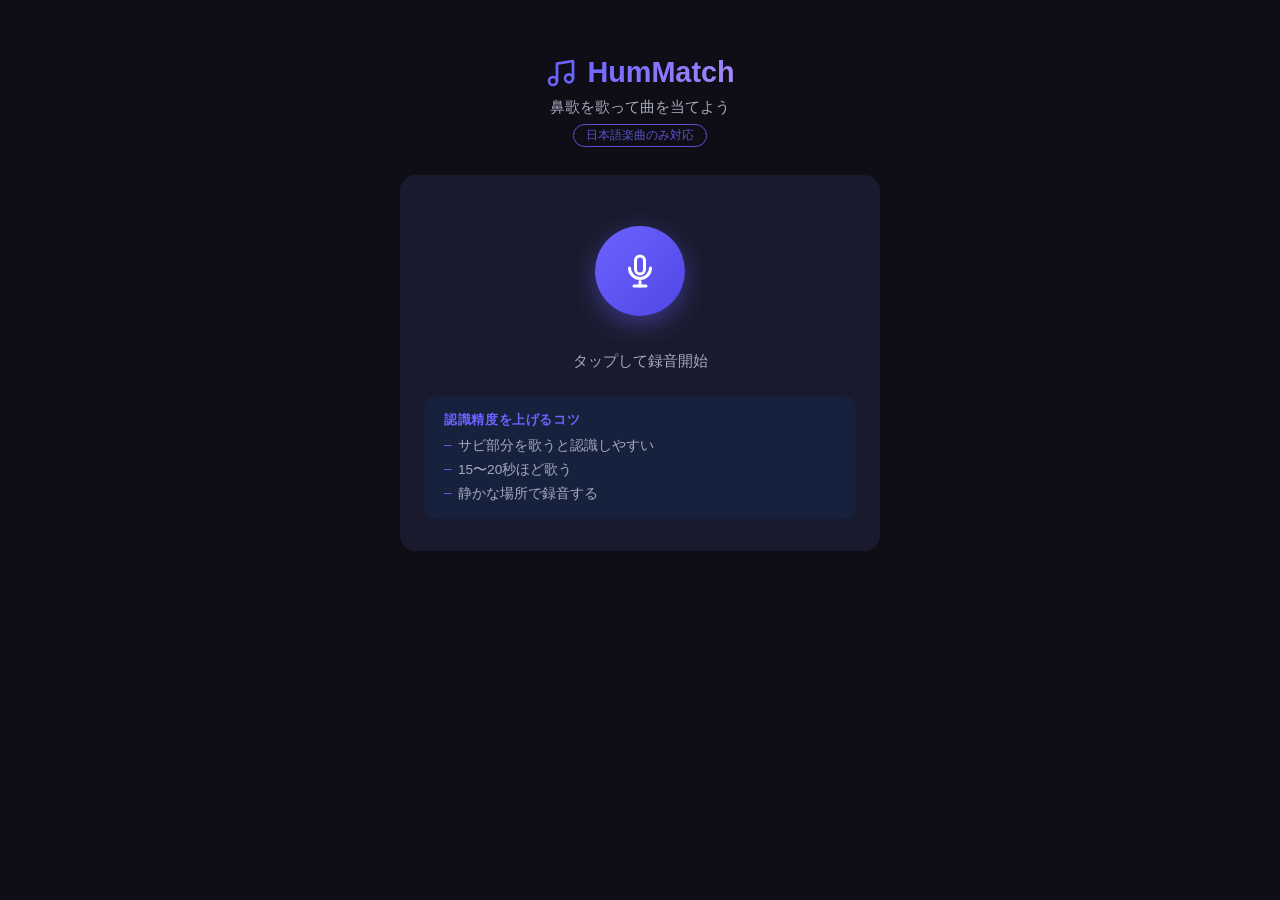
==== frontend/index.html @ 20a8ce47 "Initial commit: 鼻歌曲当てWebアプリの初期実装 - FastAPI + ACRCloud Humming Recognition によるバックエンド構築 - HTML/CSS/JS " ====
<!DOCTYPE html>
<html lang="ja">
<head>
  <meta charset="UTF-8">
  <meta name="viewport" content="width=device-width, initial-scale=1.0">
  <title>鼻歌で曲を当てよう</title>
  <link rel="stylesheet" href="style.css">
</head>
<body>
  <div class="app">

    <header class="header">
      <div class="logo">
        <svg class="logo-icon" viewBox="0 0 24 24" fill="none" xmlns="http://www.w3.org/2000/svg">
          <path d="M9 18V5l12-2v13" stroke="currentColor" stroke-width="2" stroke-linecap="round" stroke-linejoin="round"/>
          <circle cx="6" cy="18" r="3" stroke="currentColor" stroke-width="2"/>
          <circle cx="18" cy="16" r="3" stroke="currentColor" stroke-width="2"/>
        </svg>
        <span class="logo-text">HumMatch</span>
      </div>
      <p class="tagline">鼻歌を歌って曲を当てよう</p>
      <p class="notice">日本語楽曲のみ対応</p>
    </header>

    <main class="main">

      <!-- 待機・録音エリア -->
      <div id="recordArea" class="record-area">
        <div class="mic-wrapper">
          <div class="pulse-ring" id="pulseRing"></div>
          <button id="recordBtn" class="mic-btn" aria-label="録音開始">
            <svg id="micIcon" class="mic-icon" viewBox="0 0 24 24" fill="none" xmlns="http://www.w3.org/2000/svg">
              <rect x="9" y="2" width="6" height="12" rx="3" stroke="currentColor" stroke-width="2"/>
              <path d="M5 10a7 7 0 0 0 14 0" stroke="currentColor" stroke-width="2" stroke-linecap="round"/>
              <line x1="12" y1="19" x2="12" y2="22" stroke="currentColor" stroke-width="2" stroke-linecap="round"/>
              <line x1="8" y1="22" x2="16" y2="22" stroke="currentColor" stroke-width="2" stroke-linecap="round"/>
            </svg>
            <svg id="stopIcon" class="stop-icon hidden" viewBox="0 0 24 24" fill="currentColor" xmlns="http://www.w3.org/2000/svg">
              <rect x="6" y="6" width="12" height="12" rx="2"/>
            </svg>
          </button>
        </div>

        <p id="recordLabel" class="record-label">タップして録音開始</p>

        <div id="timerArea" class="timer-area hidden">
          <div class="timer-bar-bg">
            <div id="timerBar" class="timer-bar"></div>
          </div>
          <p id="timerText" class="timer-text">0 / 30秒</p>
        </div>

        <div class="tips">
          <p class="tips-title">認識精度を上げるコツ</p>
          <ul class="tips-list">
            <li>サビ部分を歌うと認識しやすい</li>
            <li>15〜20秒ほど歌う</li>
            <li>静かな場所で録音する</li>
          </ul>
        </div>
      </div>

      <!-- 認識中エリア -->
      <div id="loadingArea" class="loading-area hidden">
        <div class="wave-container">
          <div class="wave-bar"></div>
          <div class="wave-bar"></div>
          <div class="wave-bar"></div>
          <div class="wave-bar"></div>
          <div class="wave-bar"></div>
        </div>
        <p class="loading-text">曲を認識中...</p>
      </div>

      <!-- 結果エリア -->
      <div id="resultArea" class="result-area hidden">
        <p class="result-heading">認識結果</p>
        <ul id="resultList" class="result-list"></ul>
        <button id="retryBtn" class="retry-btn">もう一度試す</button>
      </div>

      <!-- エラーエリア -->
      <div id="errorArea" class="error-area hidden">
        <div class="error-icon">
          <svg viewBox="0 0 24 24" fill="none" xmlns="http://www.w3.org/2000/svg">
            <circle cx="12" cy="12" r="10" stroke="currentColor" stroke-width="2"/>
            <line x1="12" y1="8" x2="12" y2="12" stroke="currentColor" stroke-width="2" stroke-linecap="round"/>
            <circle cx="12" cy="16" r="1" fill="currentColor"/>
          </svg>
        </div>
        <p id="errorMsg" class="error-msg"></p>
        <button id="retryBtnError" class="retry-btn">もう一度試す</button>
      </div>

    </main>
  </div>

  <script src="app.js"></script>
</body>
</html>
---- frontend/style.css ----
*, *::before, *::after {
  box-sizing: border-box;
  margin: 0;
  padding: 0;
}

:root {
  --primary: #6c63ff;
  --primary-dark: #4f46e5;
  --danger: #ef4444;
  --bg: #0f0e17;
  --surface: #1a1a2e;
  --surface2: #16213e;
  --text: #fffffe;
  --text-muted: #a7a9be;
  --gold: #fbbf24;
  --silver: #94a3b8;
  --bronze: #b45309;
  --radius: 16px;
}

html {
  font-size: 16px;
}

body {
  font-family: 'Hiragino Sans', 'Meiryo', 'Yu Gothic', sans-serif;
  background: var(--bg);
  color: var(--text);
  min-height: 100vh;
  display: flex;
  justify-content: center;
  align-items: flex-start;
  padding: 24px 16px 48px;
}

.app {
  width: 100%;
  max-width: 480px;
}

/* ===== Header ===== */
.header {
  text-align: center;
  padding: 32px 0 28px;
}

.logo {
  display: flex;
  align-items: center;
  justify-content: center;
  gap: 10px;
  margin-bottom: 8px;
}

.logo-icon {
  width: 32px;
  height: 32px;
  color: var(--primary);
}

.logo-text {
  font-size: 1.8rem;
  font-weight: 800;
  background: linear-gradient(135deg, var(--primary), #a78bfa);
  -webkit-background-clip: text;
  -webkit-text-fill-color: transparent;
  background-clip: text;
}

.tagline {
  font-size: 0.95rem;
  color: var(--text-muted);
  margin-bottom: 6px;
}

.notice {
  display: inline-block;
  font-size: 0.75rem;
  color: var(--primary);
  border: 1px solid var(--primary);
  border-radius: 99px;
  padding: 2px 12px;
  opacity: 0.8;
}

/* ===== Main ===== */
.main {
  background: var(--surface);
  border-radius: var(--radius);
  padding: 36px 24px 32px;
}

/* ===== Mic Button ===== */
.record-area {
  display: flex;
  flex-direction: column;
  align-items: center;
}

.mic-wrapper {
  position: relative;
  width: 120px;
  height: 120px;
  display: flex;
  align-items: center;
  justify-content: center;
  margin-bottom: 20px;
}

.pulse-ring {
  position: absolute;
  inset: 0;
  border-radius: 50%;
  border: 3px solid var(--primary);
  opacity: 0;
  transform: scale(1);
}

.pulse-ring.active {
  animation: pulse 1.5s ease-out infinite;
}

@keyframes pulse {
  0%   { transform: scale(1);    opacity: 0.7; }
  100% { transform: scale(1.6);  opacity: 0; }
}

.mic-btn {
  width: 90px;
  height: 90px;
  border-radius: 50%;
  border: none;
  background: linear-gradient(135deg, var(--primary), var(--primary-dark));
  color: #fff;
  cursor: pointer;
  display: flex;
  align-items: center;
  justify-content: center;
  box-shadow: 0 8px 24px rgba(108, 99, 255, 0.4);
  transition: transform 0.15s, box-shadow 0.15s;
  position: relative;
  z-index: 1;
}

.mic-btn:hover {
  transform: scale(1.06);
  box-shadow: 0 12px 32px rgba(108, 99, 255, 0.5);
}

.mic-btn:active {
  transform: scale(0.96);
}

.mic-btn.recording {
  background: linear-gradient(135deg, var(--danger), #dc2626);
  box-shadow: 0 8px 24px rgba(239, 68, 68, 0.4);
}

.mic-icon, .stop-icon {
  width: 36px;
  height: 36px;
}

.record-label {
  font-size: 0.95rem;
  color: var(--text-muted);
  margin-bottom: 24px;
}

/* ===== Timer ===== */
.timer-area {
  width: 100%;
  margin-bottom: 28px;
}

.timer-bar-bg {
  width: 100%;
  height: 6px;
  background: var(--surface2);
  border-radius: 99px;
  overflow: hidden;
  margin-bottom: 8px;
}

.timer-bar {
  height: 100%;
  width: 0%;
  background: linear-gradient(90deg, var(--primary), #a78bfa);
  border-radius: 99px;
  transition: width 1s linear;
}

.timer-text {
  font-size: 0.85rem;
  color: var(--text-muted);
  text-align: center;
}

/* ===== Tips ===== */
.tips {
  width: 100%;
  background: var(--surface2);
  border-radius: 12px;
  padding: 16px 20px;
}

.tips-title {
  font-size: 0.8rem;
  font-weight: bold;
  color: var(--primary);
  margin-bottom: 8px;
  text-transform: uppercase;
  letter-spacing: 0.05em;
}

.tips-list {
  list-style: none;
  display: flex;
  flex-direction: column;
  gap: 6px;
}

.tips-list li {
  font-size: 0.85rem;
  color: var(--text-muted);
  padding-left: 14px;
  position: relative;
}

.tips-list li::before {
  content: '–';
  position: absolute;
  left: 0;
  color: var(--primary);
}

/* ===== Loading ===== */
.loading-area {
  display: flex;
  flex-direction: column;
  align-items: center;
  padding: 40px 0;
  gap: 24px;
}

.wave-container {
  display: flex;
  align-items: flex-end;
  gap: 6px;
  height: 48px;
}

.wave-bar {
  width: 8px;
  border-radius: 99px;
  background: linear-gradient(180deg, var(--primary), #a78bfa);
  animation: wave 1s ease-in-out infinite;
}

.wave-bar:nth-child(1) { height: 16px; animation-delay: 0s; }
.wave-bar:nth-child(2) { height: 32px; animation-delay: 0.15s; }
.wave-bar:nth-child(3) { height: 48px; animation-delay: 0.3s; }
.wave-bar:nth-child(4) { height: 32px; animation-delay: 0.45s; }
.wave-bar:nth-child(5) { height: 16px; animation-delay: 0.6s; }

@keyframes wave {
  0%, 100% { transform: scaleY(0.5); opacity: 0.6; }
  50%       { transform: scaleY(1.2); opacity: 1; }
}

.loading-text {
  font-size: 1rem;
  color: var(--text-muted);
}

/* ===== Results ===== */
.result-area {
  display: flex;
  flex-direction: column;
  align-items: center;
}

.result-heading {
  font-size: 0.8rem;
  font-weight: bold;
  color: var(--primary);
  text-transform: uppercase;
  letter-spacing: 0.1em;
  margin-bottom: 16px;
}

.result-list {
  list-style: none;
  width: 100%;
  display: flex;
  flex-direction: column;
  gap: 12px;
  margin-bottom: 28px;
}

.result-list li {
  background: var(--surface2);
  border-radius: 12px;
  padding: 16px 18px;
  display: grid;
  grid-template-columns: 40px 1fr auto;
  align-items: center;
  gap: 12px;
  animation: fadeUp 0.3s ease both;
}

.result-list li:nth-child(2) { animation-delay: 0.08s; }
.result-list li:nth-child(3) { animation-delay: 0.16s; }

@keyframes fadeUp {
  from { opacity: 0; transform: translateY(12px); }
  to   { opacity: 1; transform: translateY(0); }
}

.rank-badge {
  width: 36px;
  height: 36px;
  border-radius: 50%;
  display: flex;
  align-items: center;
  justify-content: center;
  font-size: 0.8rem;
  font-weight: bold;
  flex-shrink: 0;
}

.rank-1 .rank-badge { background: rgba(251,191,36,0.15); color: var(--gold); }
.rank-2 .rank-badge { background: rgba(148,163,184,0.15); color: var(--silver); }
.rank-3 .rank-badge { background: rgba(180,83,9,0.15); color: var(--bronze); }

.result-info {
  overflow: hidden;
}

.result-title {
  font-size: 0.95rem;
  font-weight: bold;
  color: var(--text);
  white-space: nowrap;
  overflow: hidden;
  text-overflow: ellipsis;
}

.result-artist {
  font-size: 0.8rem;
  color: var(--text-muted);
  margin-top: 2px;
  white-space: nowrap;
  overflow: hidden;
  text-overflow: ellipsis;
}

.score-area {
  display: flex;
  flex-direction: column;
  align-items: flex-end;
  gap: 6px;
  flex-shrink: 0;
}

.score-num {
  font-size: 1rem;
  font-weight: bold;
  color: var(--primary);
}

.score-bar-bg {
  width: 48px;
  height: 4px;
  background: var(--surface);
  border-radius: 99px;
  overflow: hidden;
}

.score-bar {
  height: 100%;
  border-radius: 99px;
  background: linear-gradient(90deg, var(--primary), #a78bfa);
}

/* ===== Error ===== */
.error-area {
  display: flex;
  flex-direction: column;
  align-items: center;
  padding: 24px 0 8px;
  gap: 16px;
}

.error-icon {
  width: 52px;
  height: 52px;
  color: var(--danger);
}

.error-icon svg {
  width: 100%;
  height: 100%;
}

.error-msg {
  font-size: 0.9rem;
  color: var(--text-muted);
  text-align: center;
  line-height: 1.6;
}

/* ===== Retry Button ===== */
.retry-btn {
  background: var(--surface2);
  border: 1px solid rgba(255,255,255,0.1);
  border-radius: 99px;
  color: var(--text);
  font-size: 0.9rem;
  font-weight: bold;
  padding: 12px 32px;
  cursor: pointer;
  transition: background 0.2s, transform 0.1s;
}

.retry-btn:hover {
  background: rgba(108,99,255,0.15);
  border-color: var(--primary);
}

.retry-btn:active {
  transform: scale(0.97);
}

/* ===== Utilities ===== */
.hidden {
  display: none !important;
}

/* ===== Mobile ===== */
@media (max-width: 400px) {
  .main {
    padding: 28px 16px 24px;
  }

  .logo-text {
    font-size: 1.5rem;
  }

  .mic-btn {
    width: 80px;
    height: 80px;
  }

  .mic-icon, .stop-icon {
    width: 30px;
    height: 30px;
  }

  .result-list li {
    grid-template-columns: 32px 1fr auto;
    gap: 8px;
  }

  .rank-badge {
    width: 28px;
    height: 28px;
    font-size: 0.7rem;
  }
}
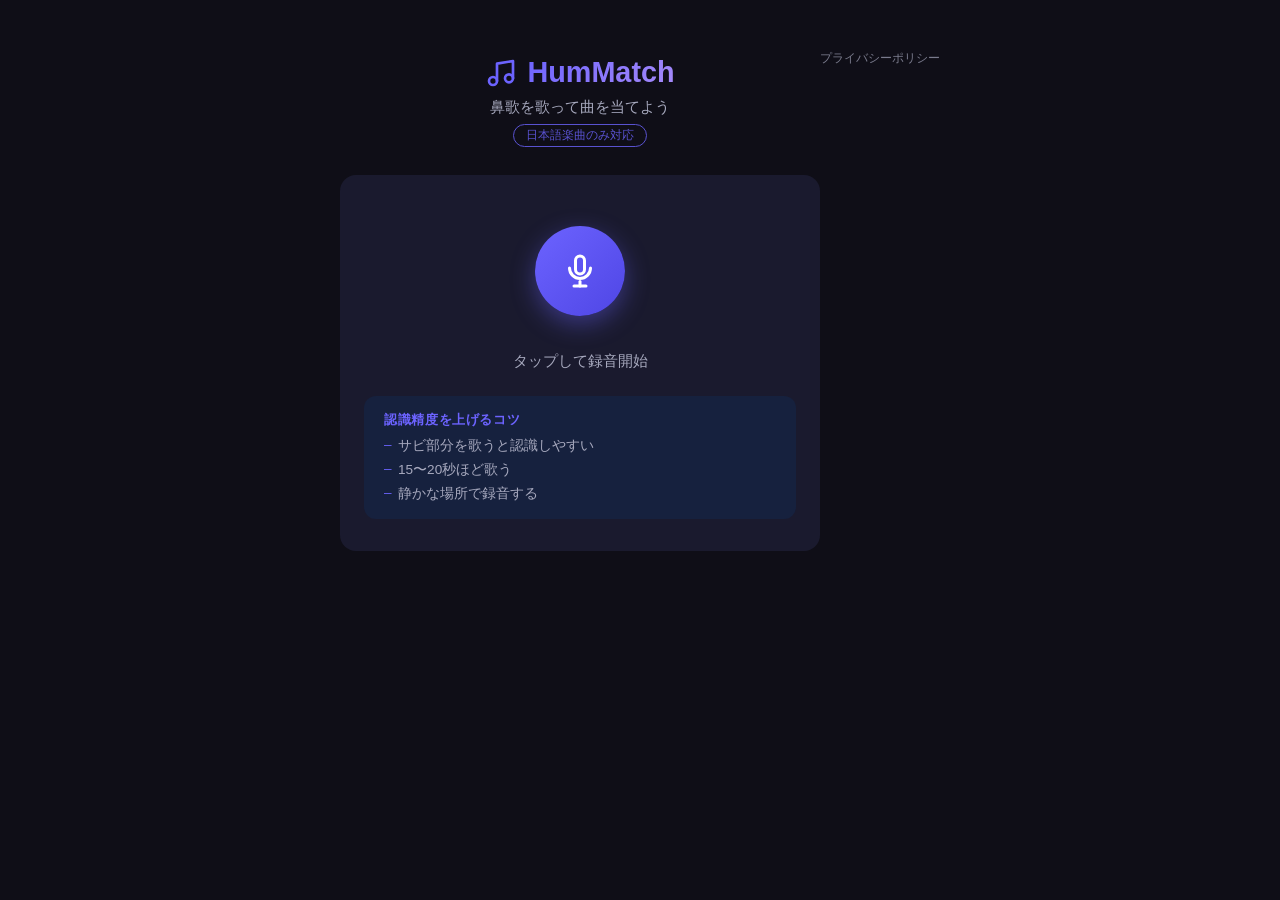
==== commit c41df6e4: "feat: プライバシーポリシーページを追加 Google AdSense審査を見据えたプライバシーポリシーページ(privacy.html)を追加。 index.htmlのフッターにプライバシーポリ" ====
--- a/frontend/index.html
+++ b/frontend/index.html
@@ -95,6 +95,10 @@
     </main>
   </div>
 
+  <footer style="text-align:center; margin-top:24px; padding-bottom:8px;">
+    <a href="privacy.html" style="font-size:0.75rem; color:#a7a9be; text-decoration:none; opacity:0.7;">プライバシーポリシー</a>
+  </footer>
+
   <script src="app.js"></script>
 </body>
 </html>
